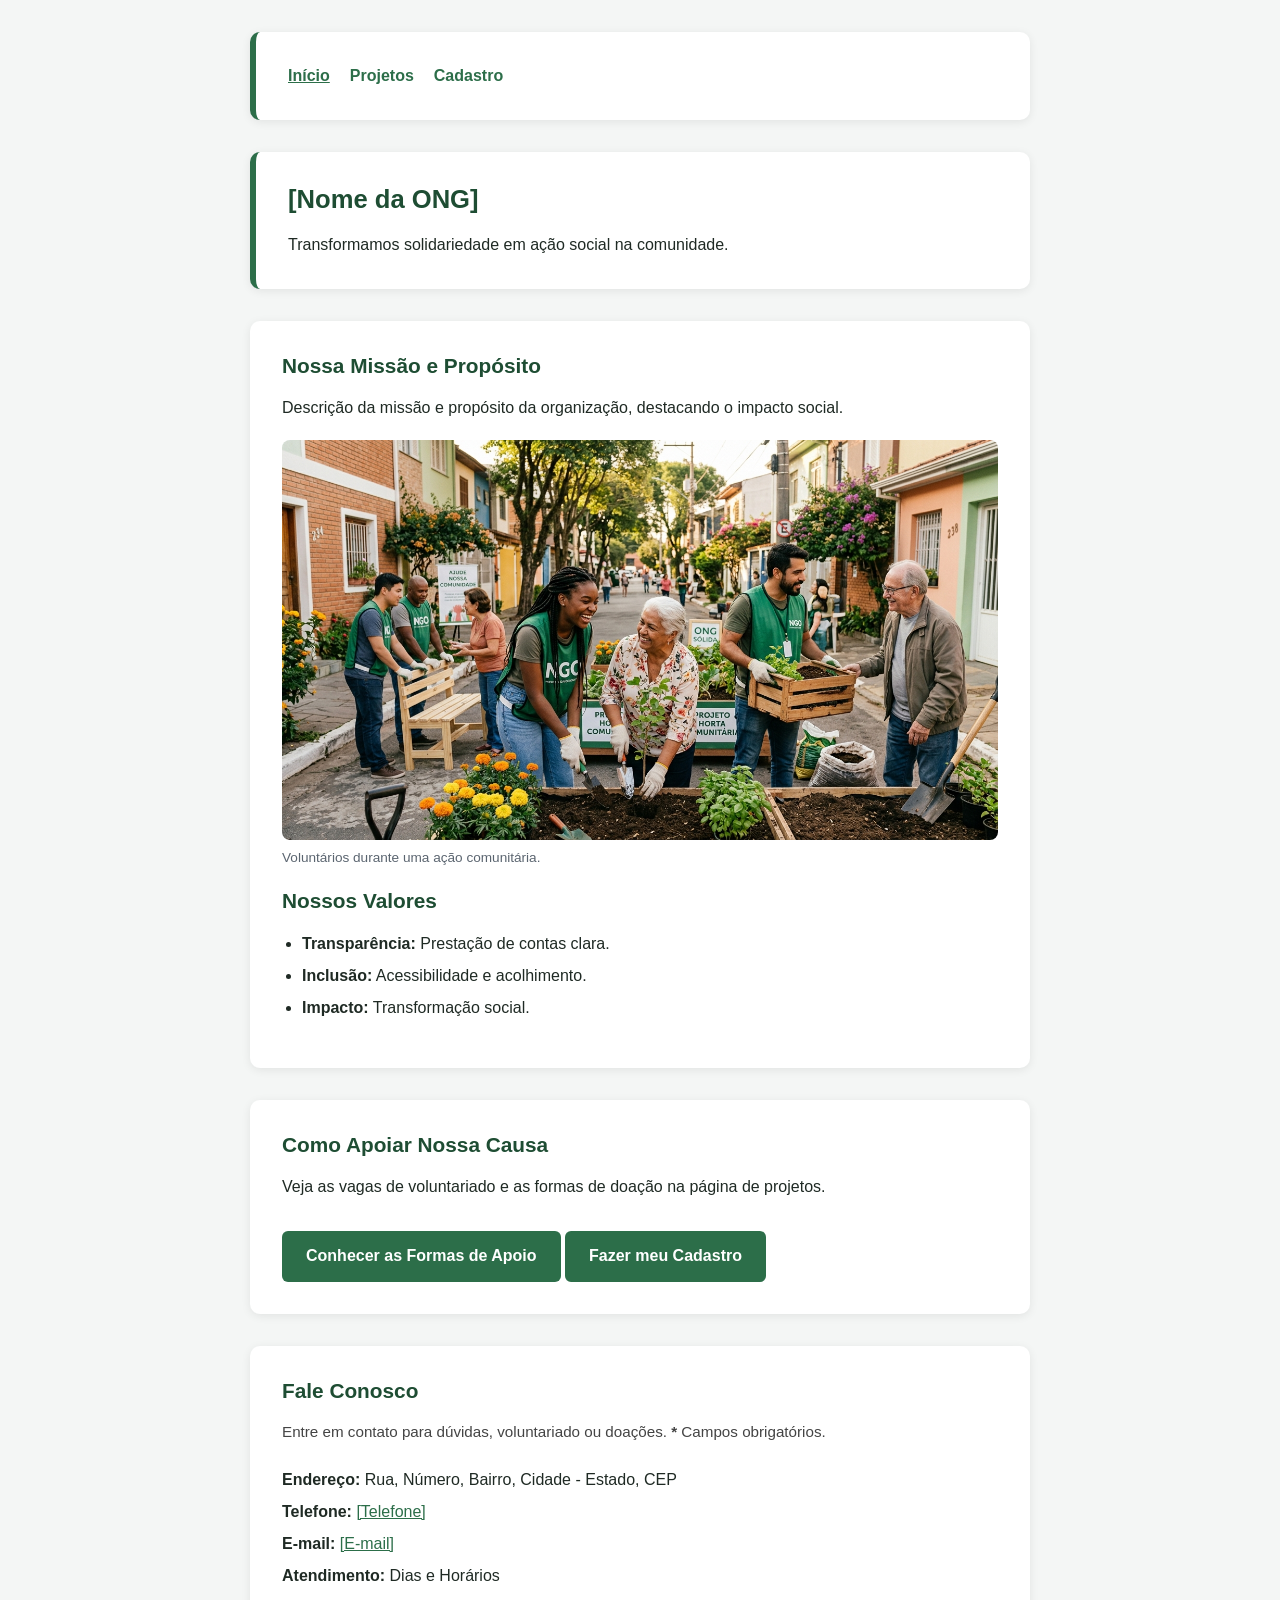
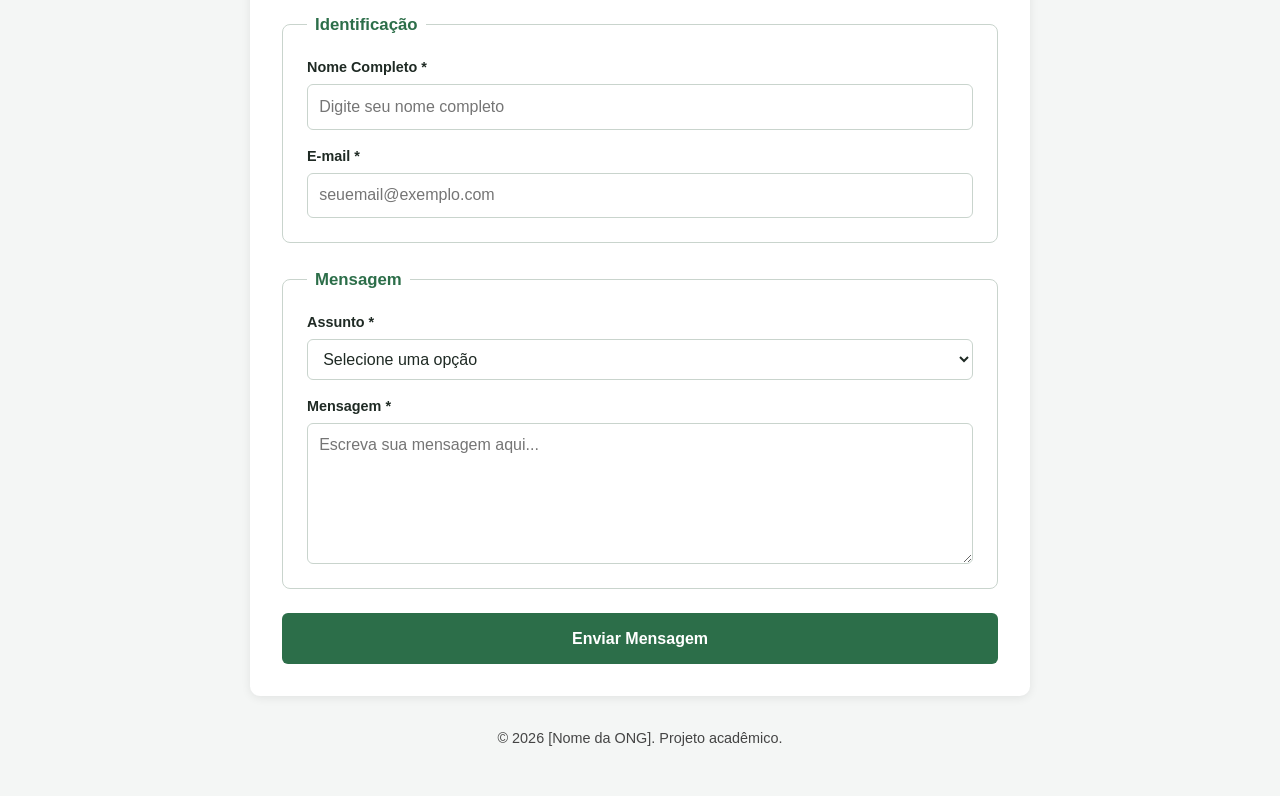
==== index.html @ 0684c62f "first commit" ====
<!DOCTYPE html>
<html lang="pt-BR">
<head>
    <meta charset="UTF-8">
    <meta name="viewport" content="width=device-width, initial-scale=1.0">
    <meta name="description" content="Conheça a missão da [Nome da ONG] e saiba como apoiar.">
    <title>Início — [Nome da ONG]</title>
    <link rel="stylesheet" href="assets/styles.css">
</head>
<body>
    <a class="pular-conteudo" href="#conteudo">Pular para o conteúdo</a>
    <header class="site-header">
        <nav class="nav-principal" aria-label="Principal">
            <ul>
                <li><a href="index.html" aria-current="page">Início</a></li>
                <li><a href="projetos.html">Projetos</a></li>
                <li><a href="cadastro.html">Cadastro</a></li>
            </ul>
        </nav>
    </header>

    <main id="conteudo">
        <header>
            <h1>[Nome da ONG]</h1>
            <p>Transformamos solidariedade em ação social na comunidade.</p>
        </header>

        <section id="sobre">
            <h2>Nossa Missão e Propósito</h2>
            <p>Descrição da missão e propósito da organização, destacando o impacto social.</p>
            <figure>
                <img src="assets/institucional.webp" alt="Voluntários em ação comunitária." width="720" height="400" loading="lazy">
                <figcaption>Voluntários durante uma ação comunitária.</figcaption>
            </figure>
            <h2>Nossos Valores</h2>
            <ul>
                <li><strong>Transparência:</strong> Prestação de contas clara.</li>
                <li><strong>Inclusão:</strong> Acessibilidade e acolhimento.</li>
                <li><strong>Impacto:</strong> Transformação social.</li>
            </ul>
        </section>

        <section id="como-ajudar">
            <h2>Como Apoiar Nossa Causa</h2>
            <p>Veja as vagas de voluntariado e as formas de doação na página de projetos.</p>
            <a href="projetos.html#voluntariado" class="btn-acao">Conhecer as Formas de Apoio</a>
            <a href="cadastro.html" class="btn-acao">Fazer meu Cadastro</a>
        </section>

        <section id="contato">
            <h2>Fale Conosco</h2>
            <p class="instrucoes">Entre em contato para dúvidas, voluntariado ou doações. <strong>*</strong> Campos obrigatórios.</p>
            <address>
                <p><strong>Endereço:</strong> Rua, Número, Bairro, Cidade - Estado, CEP</p>
                <p><strong>Telefone:</strong> <a href="tel:+5500000000000">[Telefone]</a></p>
                <p><strong>E-mail:</strong> <a href="mailto:contato@nomedaong.org">[E-mail]</a></p>
                <p><strong>Atendimento:</strong> Dias e Horários</p>
            </address>

            <form action="#" method="post" aria-label="Formulário de contato">
                <fieldset>
                    <legend>Identificação</legend>
                    <div class="campo">
                        <label for="nome">Nome Completo *</label>
                        <input type="text" id="nome" name="nome" required autocomplete="name" placeholder="Digite seu nome completo">
                    </div>
                    <div class="campo">
                        <label for="email">E-mail *</label>
                        <input type="email" id="email" name="email" required autocomplete="email" placeholder="seuemail@exemplo.com">
                    </div>
                </fieldset>

                <fieldset>
                    <legend>Mensagem</legend>
                    <div class="campo">
                        <label for="assunto">Assunto *</label>
                        <select id="assunto" name="assunto" required>
                            <option value="">Selecione uma opção</option>
                            <option value="voluntariado">Quero ser Voluntário</option>
                            <option value="doacao">Quero Fazer uma Doação</option>
                            <option value="duvidas">Dúvidas Gerais</option>
                        </select>
                    </div>
                    <div class="campo">
                        <label for="mensagem">Mensagem *</label>
                        <textarea id="mensagem" name="mensagem" rows="5" required placeholder="Escreva sua mensagem aqui..."></textarea>
                    </div>
                </fieldset>

                <button type="submit">Enviar Mensagem</button>
            </form>
        </section>
    </main>

    <footer class="site-footer">
        <p>© 2026 [Nome da ONG]. Projeto acadêmico.</p>
    </footer>
</body>
</html>
---- assets/styles.css ----
/* ==========================================================================
   estilo.css — Folha de estilos central da ONG
   Usada por: index.html, cadastro.html, projetos.html
   Uso em cada página:  <link rel="stylesheet" href="estilo.css">
   ========================================================================== */

/* 1. TOKENS ---------------------------------------------------------------- */
:root {
    /* Cores (mantidas dos arquivos originais) */
    --cor-primaria: #2c6e49;
    --cor-primaria-escura: #1e4d33;
    --cor-fundo: #f4f6f5;
    --cor-superficie: #ffffff;
    --cor-texto: #1f2a24;
    --cor-texto-suave: #444444;
    --cor-ajuda: #5b6570;
    --cor-borda: #c9d4cd;
    --cor-erro: #b3261e;

    /* Tipografia */
    --fonte-base: "Segoe UI", Arial, sans-serif;

    /* Layout */
    --largura-pagina: 780px;
    --largura-estreita: 640px;
    --raio-cartao: 10px;
    --raio-campo: 6px;
    --sombra-cartao: 0 2px 10px rgba(0, 0, 0, 0.08);
    --espaco-secoes: 2rem;

    font-family: var(--fonte-base);
}

/* 2. RESET E BASE ---------------------------------------------------------- */
*,
*::before,
*::after {
    box-sizing: border-box;
}

body {
    margin: 0;
    padding: 2rem 1rem;
    background: var(--cor-fundo);
    color: var(--cor-texto);
    line-height: 1.5;
}

h1,
h2,
h3 {
    margin-top: 0;
    color: var(--cor-primaria-escura);
    line-height: 1.25;
}

h1 { font-size: 1.6rem; }
h2 { font-size: 1.3rem; }
h3 { font-size: 1.1rem; }

p { margin-top: 0; }

a { color: var(--cor-primaria); }
a:hover { color: var(--cor-primaria-escura); }

img {
    max-width: 100%;
    height: auto;
    display: block;
    border-radius: 8px;
}

:focus-visible {
    outline: 2px solid var(--cor-primaria);
    outline-offset: 2px;
}

/* 3. ESTRUTURA DE PÁGINA --------------------------------------------------- */
/* Cabeçalho, seções e rodapé viram "cartões" empilhados com o mesmo ritmo. */
.site-header,
.site-footer,
main {
    max-width: var(--largura-pagina);
    margin-left: auto;
    margin-right: auto;
}

main {
    display: flex;
    flex-direction: column;
    gap: var(--espaco-secoes);
}

/* Variação para páginas de formulário (ex.: cadastro.html) */
main.estreito,
.site-header.estreito,
.site-footer.estreito {
    max-width: var(--largura-estreita);
}

.site-header,
main > header,
main > section,
main > article {
    background: var(--cor-superficie);
    border-radius: var(--raio-cartao);
    padding: 2rem;
    box-shadow: var(--sombra-cartao);
}

/* Cabeçalho de página (projetos.html): destaque discreto à esquerda */
main > header,
.site-header {
    border-left: 6px solid var(--cor-primaria);
}

.site-header { margin-bottom: var(--espaco-secoes); }

main > header p:last-child,
.site-header p:last-child { margin-bottom: 0; }

/* Rodapé */
.site-footer {
    margin-top: var(--espaco-secoes);
    padding: 0 0.5rem;
    font-size: 0.9rem;
    color: var(--cor-texto-suave);
    text-align: center;
}

/* Navegação principal (dentro de .site-header) */
.nav-principal ul {
    display: flex;
    flex-wrap: wrap;
    gap: 0.5rem 1.25rem;
    list-style: none;
    margin: 0;
    padding: 0;
}

.nav-principal li { margin: 0; }

.nav-principal a {
    font-weight: 600;
    text-decoration: none;
}

.nav-principal a:hover,
.nav-principal a[aria-current="page"] {
    text-decoration: underline;
}

/* Link de pular para o conteúdo (acessibilidade) */
.pular-conteudo {
    position: absolute;
    left: -9999px;
    top: 0;
    padding: 0.5rem 1rem;
    background: var(--cor-primaria);
    color: #fff;
}

.pular-conteudo:focus {
    left: 0.5rem;
    top: 0.5rem;
    z-index: 10;
}

/* 4. CONTEÚDO EDITORIAL ---------------------------------------------------- */
.instrucoes {
    margin-bottom: 1.5rem;
    font-size: 0.95rem;
    color: var(--cor-texto-suave);
}

ul { padding-left: 1.25rem; }
li { margin-bottom: 0.5rem; }

address {
    font-style: normal;
    margin-bottom: 1.5rem;
}

address p { margin-bottom: 0.5rem; }

/* Itens internos (projetos, modalidades de doação) */
section article {
    margin-top: 1.25rem;
    padding: 1.25rem;
    border: 1px solid var(--cor-borda);
    border-radius: 8px;
}

section article > :last-child { margin-bottom: 0; }

/* Figuras */
figure { margin: 1.25rem 0; }

figcaption {
    margin-top: 0.5rem;
    font-size: 0.85rem;
    color: var(--cor-ajuda);
}

/* Depoimentos */
blockquote {
    margin: 1.25rem 0 0;
    padding: 1rem 1.25rem;
    background: var(--cor-fundo);
    border-left: 4px solid var(--cor-primaria);
    border-radius: 0 8px 8px 0;
}

blockquote p { margin-bottom: 0.5rem; }

cite {
    display: block;
    font-style: normal;
    font-weight: 600;
    color: var(--cor-primaria-escura);
}

cite::before { content: "— "; }

/* 5. BOTÕES ---------------------------------------------------------------- */
.btn-acao,
button {
    display: inline-block;
    padding: 0.85rem 1.5rem;
    background: var(--cor-primaria);
    color: #fff;
    border: 0;
    border-radius: var(--raio-campo);
    font: inherit;
    font-weight: 600;
    text-align: center;
    text-decoration: none;
    cursor: pointer;
    transition: background 0.2s ease;
}

.btn-acao { margin-top: 1rem; }

.btn-acao:hover,
.btn-acao:focus-visible,
button:hover,
button:focus-visible {
    background: var(--cor-primaria-escura);
    color: #fff;
}

/* 6. FORMULÁRIOS ----------------------------------------------------------- */
fieldset {
    margin: 0 0 1.5rem;
    padding: 1.25rem 1.5rem 1.5rem;
    border: 1px solid var(--cor-borda);
    border-radius: 8px;
}

legend {
    padding: 0 0.5rem;
    font-size: 1.05rem;
    font-weight: 600;
    color: var(--cor-primaria);
}

.campo {
    display: flex;
    flex-direction: column;
    margin-bottom: 1rem;
}

.campo:last-child { margin-bottom: 0; }

.linha-dupla {
    display: flex;
    gap: 1rem;
}

.linha-dupla .campo { flex: 1; }

label {
    margin-bottom: 0.35rem;
    font-size: 0.9rem;
    font-weight: 600;
}

input,
select,
textarea {
    padding: 0.6rem 0.7rem;
    border: 1px solid var(--cor-borda);
    border-radius: var(--raio-campo);
    background: #fff;
    color: var(--cor-texto);
    font: inherit;
}

textarea { resize: vertical; }

input:focus,
select:focus,
textarea:focus {
    outline: 2px solid var(--cor-primaria);
    outline-offset: 1px;
    border-color: var(--cor-primaria);
}

/* Erro só depois que a pessoa interagiu com o campo */
input:user-invalid,
select:user-invalid,
textarea:user-invalid {
    border-color: var(--cor-erro);
}

small.ajuda {
    margin-top: 0.3rem;
    font-size: 0.8rem;
    color: var(--cor-ajuda);
}

/* Caixa de seleção com rótulo ao lado (ex.: consentimento LGPD) */
.campo-check {
    display: flex;
    align-items: flex-start;
    gap: 0.6rem;
    margin-bottom: 1.5rem;
}

.campo-check input { margin-top: 0.3rem; }
.campo-check label { margin: 0; font-weight: 400; }

form button[type="submit"] {
    width: 100%;
    font-size: 1rem;
}

/* 7. RESPONSIVIDADE E PREFERÊNCIAS ---------------------------------------- */
@media (max-width: 480px) {
    body { padding: 1rem 0.75rem; }

    .site-header,
    main > header,
    main > section,
    main > article { padding: 1.25rem; }

    .linha-dupla { flex-direction: column; }
}

@media (prefers-reduced-motion: reduce) {
    * { transition: none !important; }
}
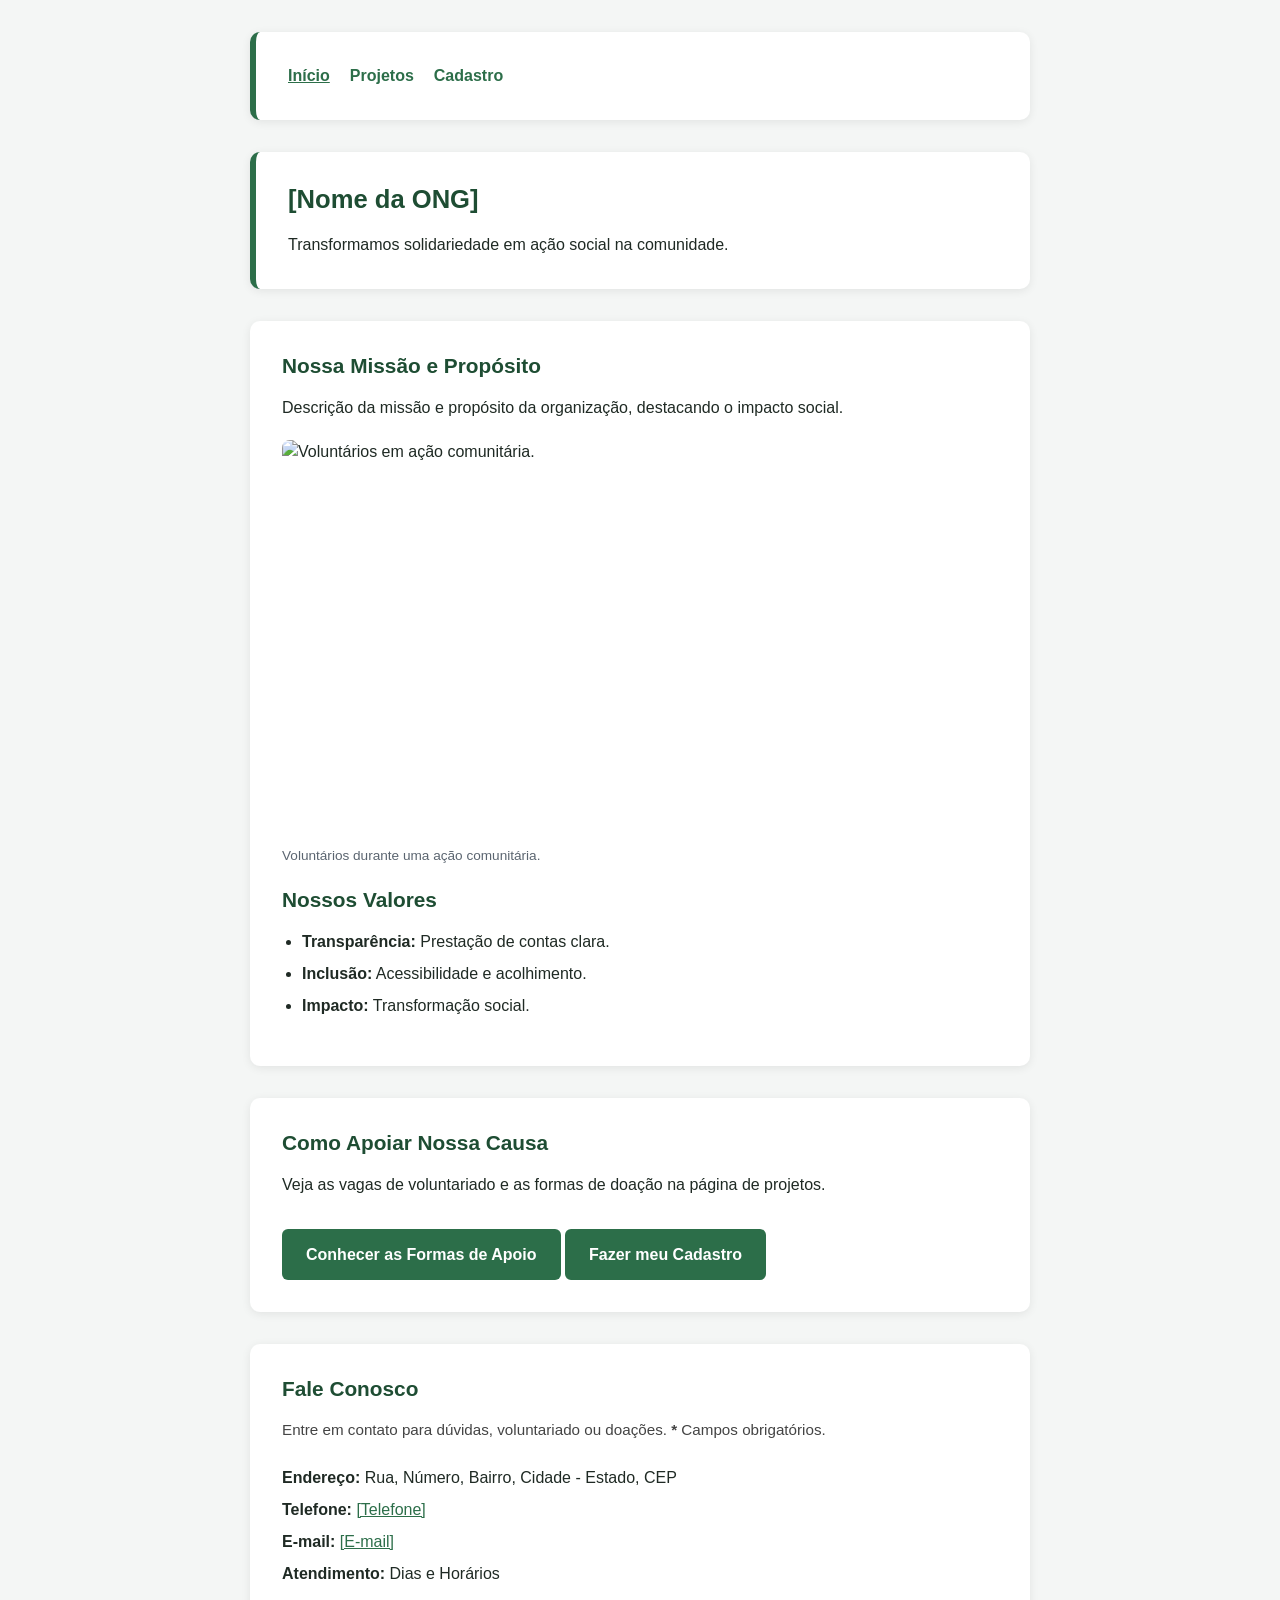
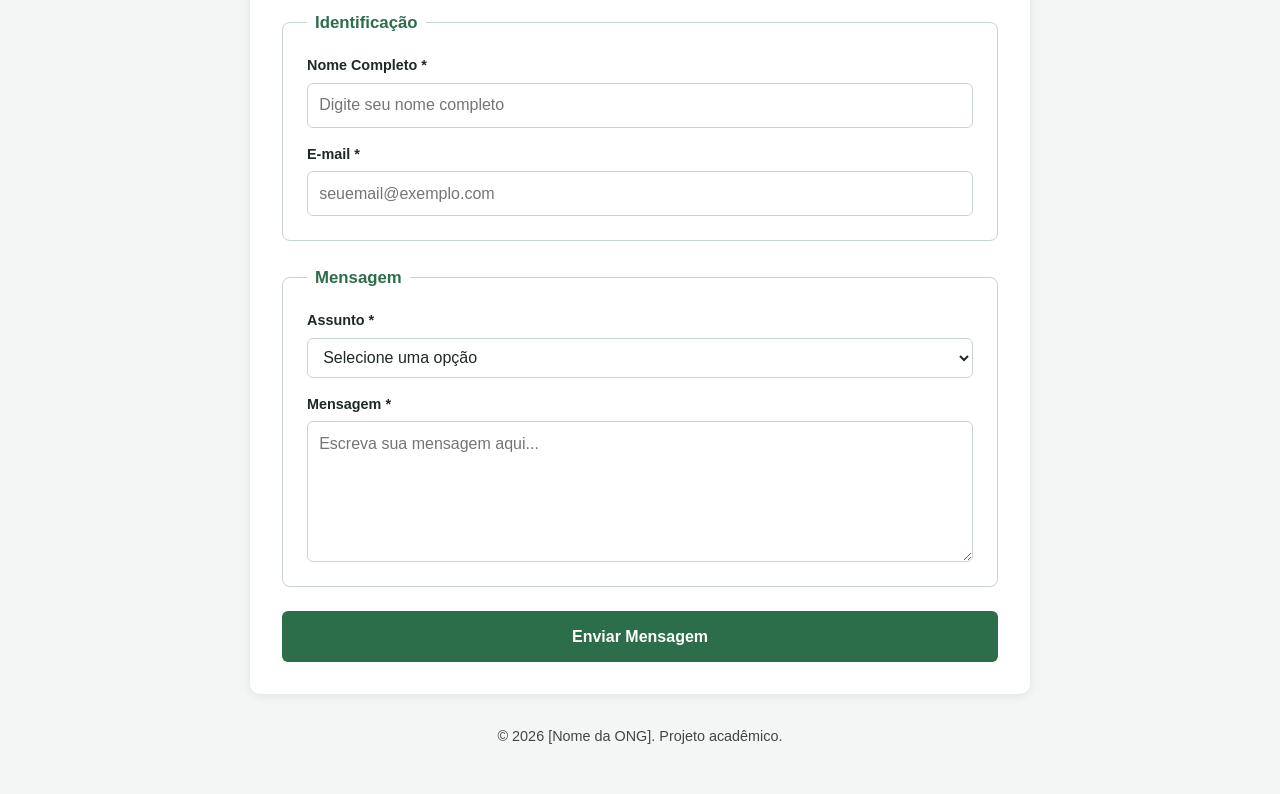
==== commit 09aac09c: "corrigindo arquivos html" ====
--- a/index.html
+++ b/index.html
@@ -1,5 +1,6 @@
 <!DOCTYPE html>
 <html lang="pt-BR">
+
 <head>
     <meta charset="UTF-8">
     <meta name="viewport" content="width=device-width, initial-scale=1.0">
@@ -7,6 +8,7 @@
     <title>Início — [Nome da ONG]</title>
     <link rel="stylesheet" href="assets/styles.css">
 </head>
+
 <body>
     <a class="pular-conteudo" href="#conteudo">Pular para o conteúdo</a>
     <header class="site-header">
@@ -29,7 +31,11 @@
             <h2>Nossa Missão e Propósito</h2>
             <p>Descrição da missão e propósito da organização, destacando o impacto social.</p>
             <figure>
-                <img src="assets/institucional.webp" alt="Voluntários em ação comunitária." width="720" height="400" loading="lazy">
+                <picture>
+                    <source srcset="imagens/institucional.webp" type="image/webp">
+                    <img src="imagens/institucional.jpg" alt="Voluntários em ação comunitária." width="720" height="400"
+                        loading="lazy">
+                </picture>
                 <figcaption>Voluntários durante uma ação comunitária.</figcaption>
             </figure>
             <h2>Nossos Valores</h2>
@@ -49,7 +55,8 @@
 
         <section id="contato">
             <h2>Fale Conosco</h2>
-            <p class="instrucoes">Entre em contato para dúvidas, voluntariado ou doações. <strong>*</strong> Campos obrigatórios.</p>
+            <p class="instrucoes">Entre em contato para dúvidas, voluntariado ou doações. <strong>*</strong> Campos
+                obrigatórios.</p>
             <address>
                 <p><strong>Endereço:</strong> Rua, Número, Bairro, Cidade - Estado, CEP</p>
                 <p><strong>Telefone:</strong> <a href="tel:+5500000000000">[Telefone]</a></p>
@@ -62,11 +69,13 @@
                     <legend>Identificação</legend>
                     <div class="campo">
                         <label for="nome">Nome Completo *</label>
-                        <input type="text" id="nome" name="nome" required autocomplete="name" placeholder="Digite seu nome completo">
+                        <input type="text" id="nome" name="nome" required autocomplete="name"
+                            placeholder="Digite seu nome completo">
                     </div>
                     <div class="campo">
                         <label for="email">E-mail *</label>
-                        <input type="email" id="email" name="email" required autocomplete="email" placeholder="seuemail@exemplo.com">
+                        <input type="email" id="email" name="email" required autocomplete="email"
+                            placeholder="seuemail@exemplo.com">
                     </div>
                 </fieldset>
 
@@ -83,7 +92,8 @@
                     </div>
                     <div class="campo">
                         <label for="mensagem">Mensagem *</label>
-                        <textarea id="mensagem" name="mensagem" rows="5" required placeholder="Escreva sua mensagem aqui..."></textarea>
+                        <textarea id="mensagem" name="mensagem" rows="5" required
+                            placeholder="Escreva sua mensagem aqui..."></textarea>
                     </div>
                 </fieldset>
 
@@ -96,4 +106,5 @@
         <p>© 2026 [Nome da ONG]. Projeto acadêmico.</p>
     </footer>
 </body>
+
 </html>
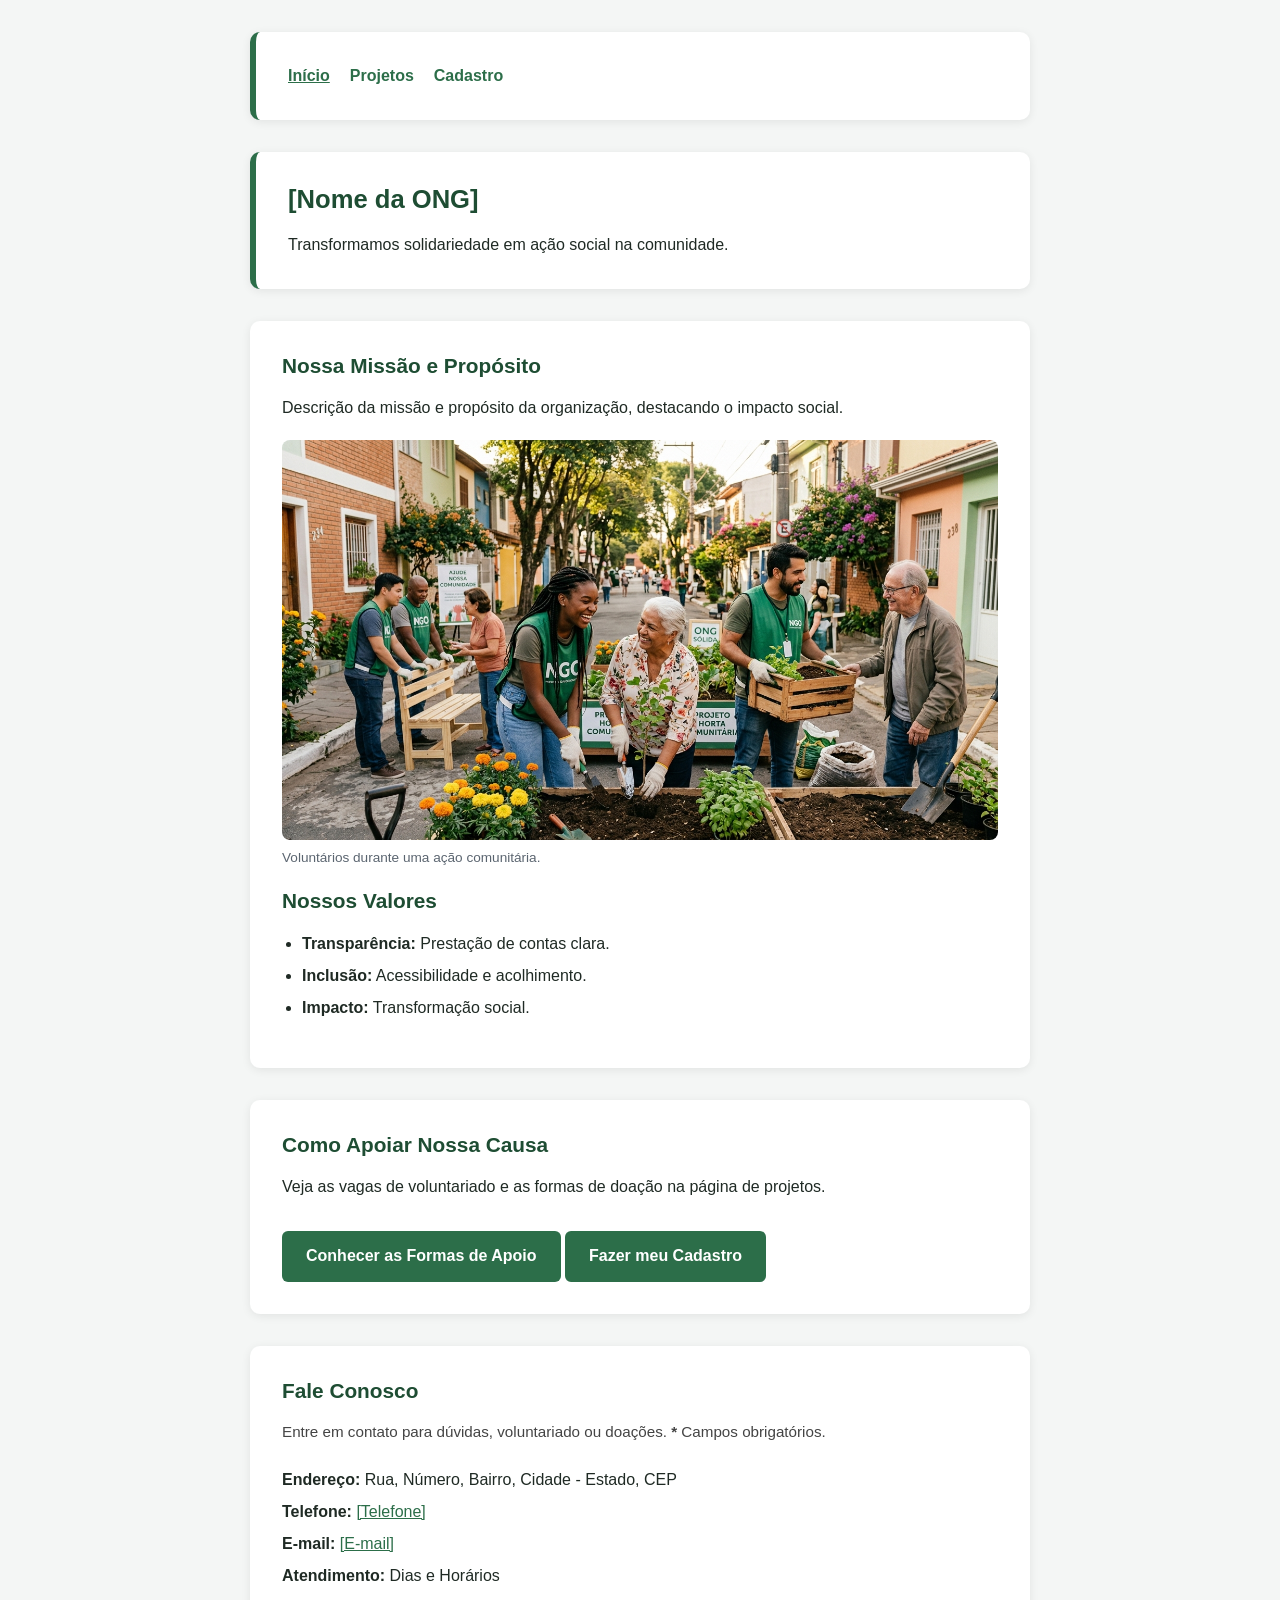
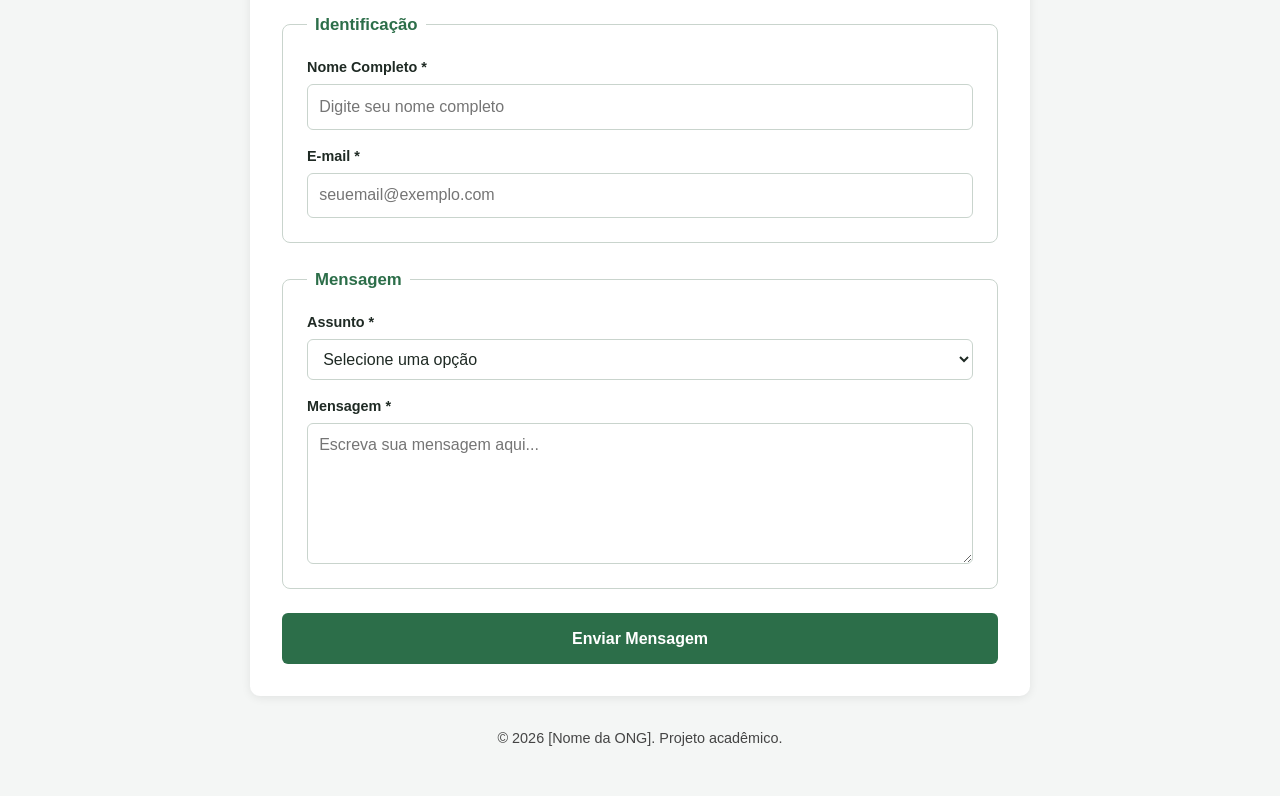
==== commit 1cab1f03: "corrigindo codigos das e adicionando imagens" ====
--- a/index.html
+++ b/index.html
@@ -32,9 +32,9 @@
             <p>Descrição da missão e propósito da organização, destacando o impacto social.</p>
             <figure>
                 <picture>
-                    <source srcset="imagens/institucional.webp" type="image/webp">
-                    <img src="imagens/institucional.jpg" alt="Voluntários em ação comunitária." width="720" height="400"
-                        loading="lazy">
+                    <source srcset="assets/institucional.webp" type="image/webp">
+                    <img src="assets/institucional.jpg" alt="Voluntários durante uma ação comunitária." width="720"
+                        height="400" loading="lazy">
                 </picture>
                 <figcaption>Voluntários durante uma ação comunitária.</figcaption>
             </figure>
